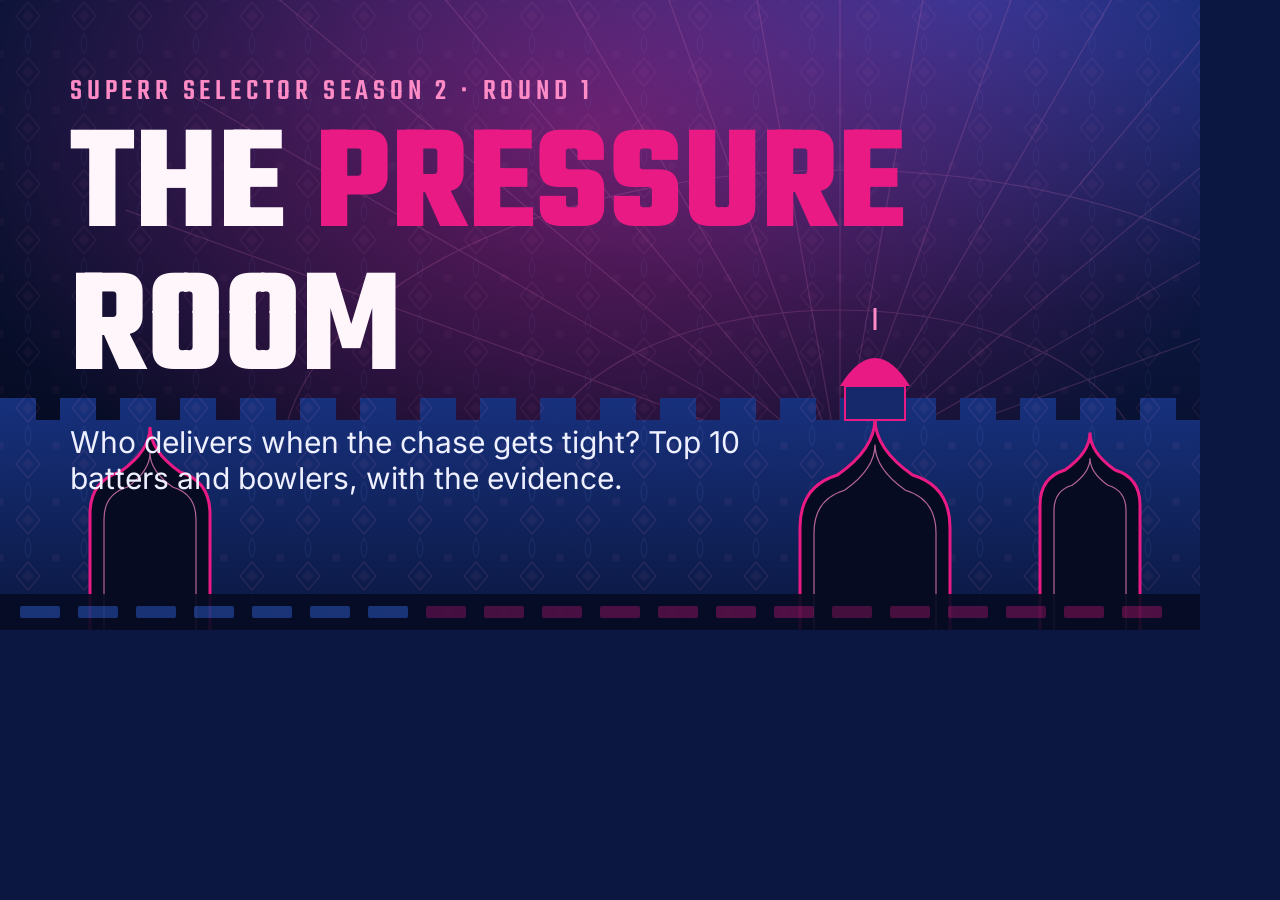
==== tools/og.html @ 894e6634 "The Pressure Room: SupeRR Selector Season 2, Round 1 website Co-Authored-By: Claude Sonnet 5.5 <nore" ====
<!doctype html><meta charset="utf-8"><link rel="icon" href="data:,"><title>og</title>
<link rel="stylesheet" href="../css/tokens.css">
<style>
 html,body{margin:0;background:#0B1740}
 #c{position:relative;width:1200px;height:630px;overflow:hidden;background:radial-gradient(120% 90% at 80% 0%,#1d3a96 0%,#0B1740 55%,#060B22 100%);font-family:var(--font-body);color:#FFF6FB}
 #art{position:absolute;inset:0}
 #art svg{width:100%;height:100%}
 .t{position:absolute;left:70px;top:70px}
 .k{font-family:var(--font-display);letter-spacing:.16em;color:#FF8CC6;font-size:30px;text-transform:uppercase}
 h1{font-family:var(--font-display);font-weight:700;text-transform:uppercase;font-size:150px;line-height:.95;margin:6px 0 0}
 h1 em{font-style:normal;color:#EA1A85}
 p{font-size:30px;max-width:760px;margin:20px 0 0;color:#EEF0FF}
</style>
<div id="c"><div id="art"></div><div class="t"><div class="k">SupeRR Selector Season 2 &middot; Round 1</div><h1>The <em>Pressure</em> Room</h1><p>Who delivers when the chase gets tight? Top 10 batters and bowlers, with the evidence.</p></div></div>
<script type="module">
import { heroArt } from "../js/art.js";
document.getElementById("art").append(heroArt());
document.fonts.ready.then(() => document.body.dataset.ready = "1");
</script>
---- css/tokens.css ----
/* Design tokens. Colour grammar: BLUE = normal conditions, PINK = pressure. Nothing else is used for data. */
@font-face{font-family:"Teko";font-weight:500;font-style:normal;font-display:swap;src:url("../assets/fonts/teko-latin-500-normal.woff2") format("woff2")}
@font-face{font-family:"Teko";font-weight:600;font-style:normal;font-display:swap;src:url("../assets/fonts/teko-latin-600-normal.woff2") format("woff2")}
@font-face{font-family:"Teko";font-weight:700;font-style:normal;font-display:swap;src:url("../assets/fonts/teko-latin-700-normal.woff2") format("woff2")}
@font-face{font-family:"Inter";font-weight:400;font-style:normal;font-display:swap;src:url("../assets/fonts/inter-latin-400-normal.woff2") format("woff2")}
@font-face{font-family:"Inter";font-weight:500;font-style:normal;font-display:swap;src:url("../assets/fonts/inter-latin-500-normal.woff2") format("woff2")}
@font-face{font-family:"Inter";font-weight:600;font-style:normal;font-display:swap;src:url("../assets/fonts/inter-latin-600-normal.woff2") format("woff2")}
@font-face{font-family:"Inter";font-weight:700;font-style:normal;font-display:swap;src:url("../assets/fonts/inter-latin-700-normal.woff2") format("woff2")}

:root{
  --rr-pink:#EA1A85;
  --rr-pink-soft:#FF8CC6;
  --rr-blue:#254AA5;
  --rr-blue-soft:#7C9DF0;      /* tint of the team blue, used for blue text/lines on dark so contrast stays AA */
  --rr-navy:#0B1740;
  --rr-ink:#060B22;
  --paper:#FFF6FB;
  --muted:#9AA6CF;
  --panel:#101F52;             /* raised surface, a tint of navy */
  --panel-2:#16296A;
  --line:rgba(154,166,207,.22);
  --focus:#FFD2EA;

  --font-display:"Teko","Barlow Condensed","Arial Narrow",sans-serif;
  --font-body:"Inter","Manrope",system-ui,-apple-system,"Segoe UI",sans-serif;

  --gutter:16px;
  --maxw:1120px;
  --radius:14px;
  --nav-h:48px;
  --filter-h:46px;
  color-scheme:dark;
}
@media (min-width:720px){:root{--gutter:28px}}
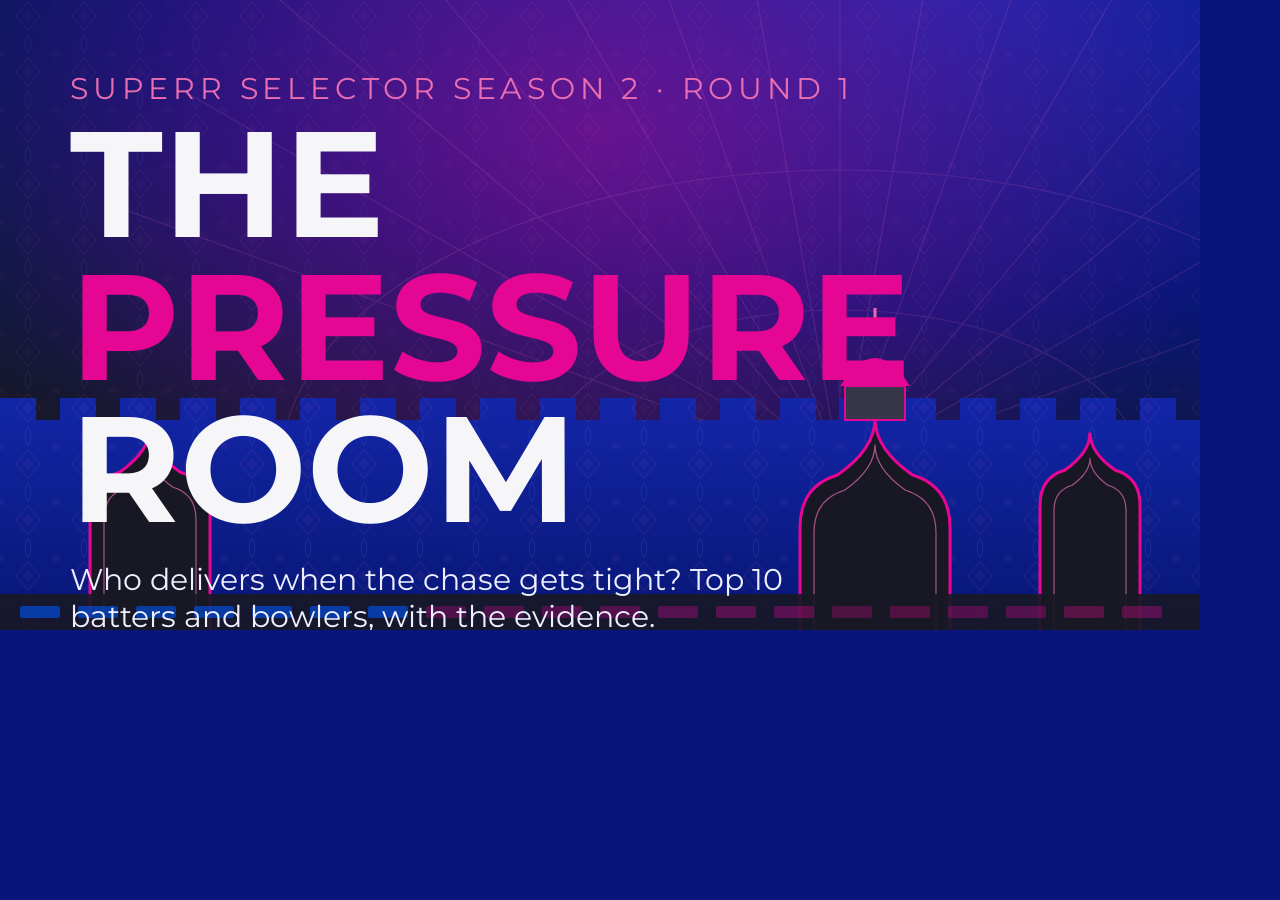
==== commit 6fab9260: "Restyle with Rajasthan Royals palette and Montserrat; mobile fit fixes Co-Authored-By: Claude Sonnet" ====
--- a/tools/og.html
+++ b/tools/og.html
@@ -1,14 +1,14 @@
 <!doctype html><meta charset="utf-8"><link rel="icon" href="data:,"><title>og</title>
 <link rel="stylesheet" href="../css/tokens.css">
 <style>
- html,body{margin:0;background:#0B1740}
- #c{position:relative;width:1200px;height:630px;overflow:hidden;background:radial-gradient(120% 90% at 80% 0%,#1d3a96 0%,#0B1740 55%,#060B22 100%);font-family:var(--font-body);color:#FFF6FB}
+ html,body{margin:0;background:#071678}
+ #c{position:relative;width:1200px;height:630px;overflow:hidden;background:radial-gradient(120% 90% at 80% 0%,#1226AB 0%,#071678 55%,#181825 100%);font-family:var(--font-body);color:#F6F6F9}
  #art{position:absolute;inset:0}
  #art svg{width:100%;height:100%}
  .t{position:absolute;left:70px;top:70px}
- .k{font-family:var(--font-display);letter-spacing:.16em;color:#FF8CC6;font-size:30px;text-transform:uppercase}
+ .k{font-family:var(--font-display);letter-spacing:.16em;color:#E96DB1;font-size:30px;text-transform:uppercase}
  h1{font-family:var(--font-display);font-weight:700;text-transform:uppercase;font-size:150px;line-height:.95;margin:6px 0 0}
- h1 em{font-style:normal;color:#EA1A85}
+ h1 em{font-style:normal;color:#E50693}
  p{font-size:30px;max-width:760px;margin:20px 0 0;color:#EEF0FF}
 </style>
 <div id="c"><div id="art"></div><div class="t"><div class="k">SupeRR Selector Season 2 &middot; Round 1</div><h1>The <em>Pressure</em> Room</h1><p>Who delivers when the chase gets tight? Top 10 batters and bowlers, with the evidence.</p></div></div>
--- a/css/tokens.css
+++ b/css/tokens.css
@@ -1,28 +1,27 @@
 /* Design tokens. Colour grammar: BLUE = normal conditions, PINK = pressure. Nothing else is used for data. */
-@font-face{font-family:"Teko";font-weight:500;font-style:normal;font-display:swap;src:url("../assets/fonts/teko-latin-500-normal.woff2") format("woff2")}
-@font-face{font-family:"Teko";font-weight:600;font-style:normal;font-display:swap;src:url("../assets/fonts/teko-latin-600-normal.woff2") format("woff2")}
-@font-face{font-family:"Teko";font-weight:700;font-style:normal;font-display:swap;src:url("../assets/fonts/teko-latin-700-normal.woff2") format("woff2")}
-@font-face{font-family:"Inter";font-weight:400;font-style:normal;font-display:swap;src:url("../assets/fonts/inter-latin-400-normal.woff2") format("woff2")}
-@font-face{font-family:"Inter";font-weight:500;font-style:normal;font-display:swap;src:url("../assets/fonts/inter-latin-500-normal.woff2") format("woff2")}
-@font-face{font-family:"Inter";font-weight:600;font-style:normal;font-display:swap;src:url("../assets/fonts/inter-latin-600-normal.woff2") format("woff2")}
-@font-face{font-family:"Inter";font-weight:700;font-style:normal;font-display:swap;src:url("../assets/fonts/inter-latin-700-normal.woff2") format("woff2")}
+
+@font-face{font-family:"Montserrat";font-weight:400;font-style:normal;font-display:swap;src:url("../assets/fonts/montserrat-latin-400-normal.woff2") format("woff2")}
+@font-face{font-family:"Montserrat";font-weight:500;font-style:normal;font-display:swap;src:url("../assets/fonts/montserrat-latin-500-normal.woff2") format("woff2")}
+@font-face{font-family:"Montserrat";font-weight:600;font-style:normal;font-display:swap;src:url("../assets/fonts/montserrat-latin-600-normal.woff2") format("woff2")}
+@font-face{font-family:"Montserrat";font-weight:700;font-style:normal;font-display:swap;src:url("../assets/fonts/montserrat-latin-700-normal.woff2") format("woff2")}
+@font-face{font-family:"Montserrat";font-weight:800;font-style:normal;font-display:swap;src:url("../assets/fonts/montserrat-latin-800-normal.woff2") format("woff2")}
 
 :root{
-  --rr-pink:#EA1A85;
-  --rr-pink-soft:#FF8CC6;
-  --rr-blue:#254AA5;
+  --rr-pink:#E50693;
+  --rr-pink-soft:#E96DB1;
+  --rr-blue:#0050E6;
   --rr-blue-soft:#7C9DF0;      /* tint of the team blue, used for blue text/lines on dark so contrast stays AA */
-  --rr-navy:#0B1740;
-  --rr-ink:#060B22;
-  --paper:#FFF6FB;
-  --muted:#9AA6CF;
-  --panel:#101F52;             /* raised surface, a tint of navy */
-  --panel-2:#16296A;
-  --line:rgba(154,166,207,.22);
+  --rr-navy:#071678;
+  --rr-ink:#181825;
+  --paper:#F6F6F9;
+  --muted:#C5C5C9;
+  --panel:#28293E;             /* raised surface, a tint of navy */
+  --panel-2:#363749;
+  --line:rgba(197,197,201,.22);
   --focus:#FFD2EA;
 
-  --font-display:"Teko","Barlow Condensed","Arial Narrow",sans-serif;
-  --font-body:"Inter","Manrope",system-ui,-apple-system,"Segoe UI",sans-serif;
+  --font-display:"Montserrat","Arial",system-ui,sans-serif;
+  --font-body:"Montserrat","Arial",system-ui,sans-serif;
 
   --gutter:16px;
   --maxw:1120px;
